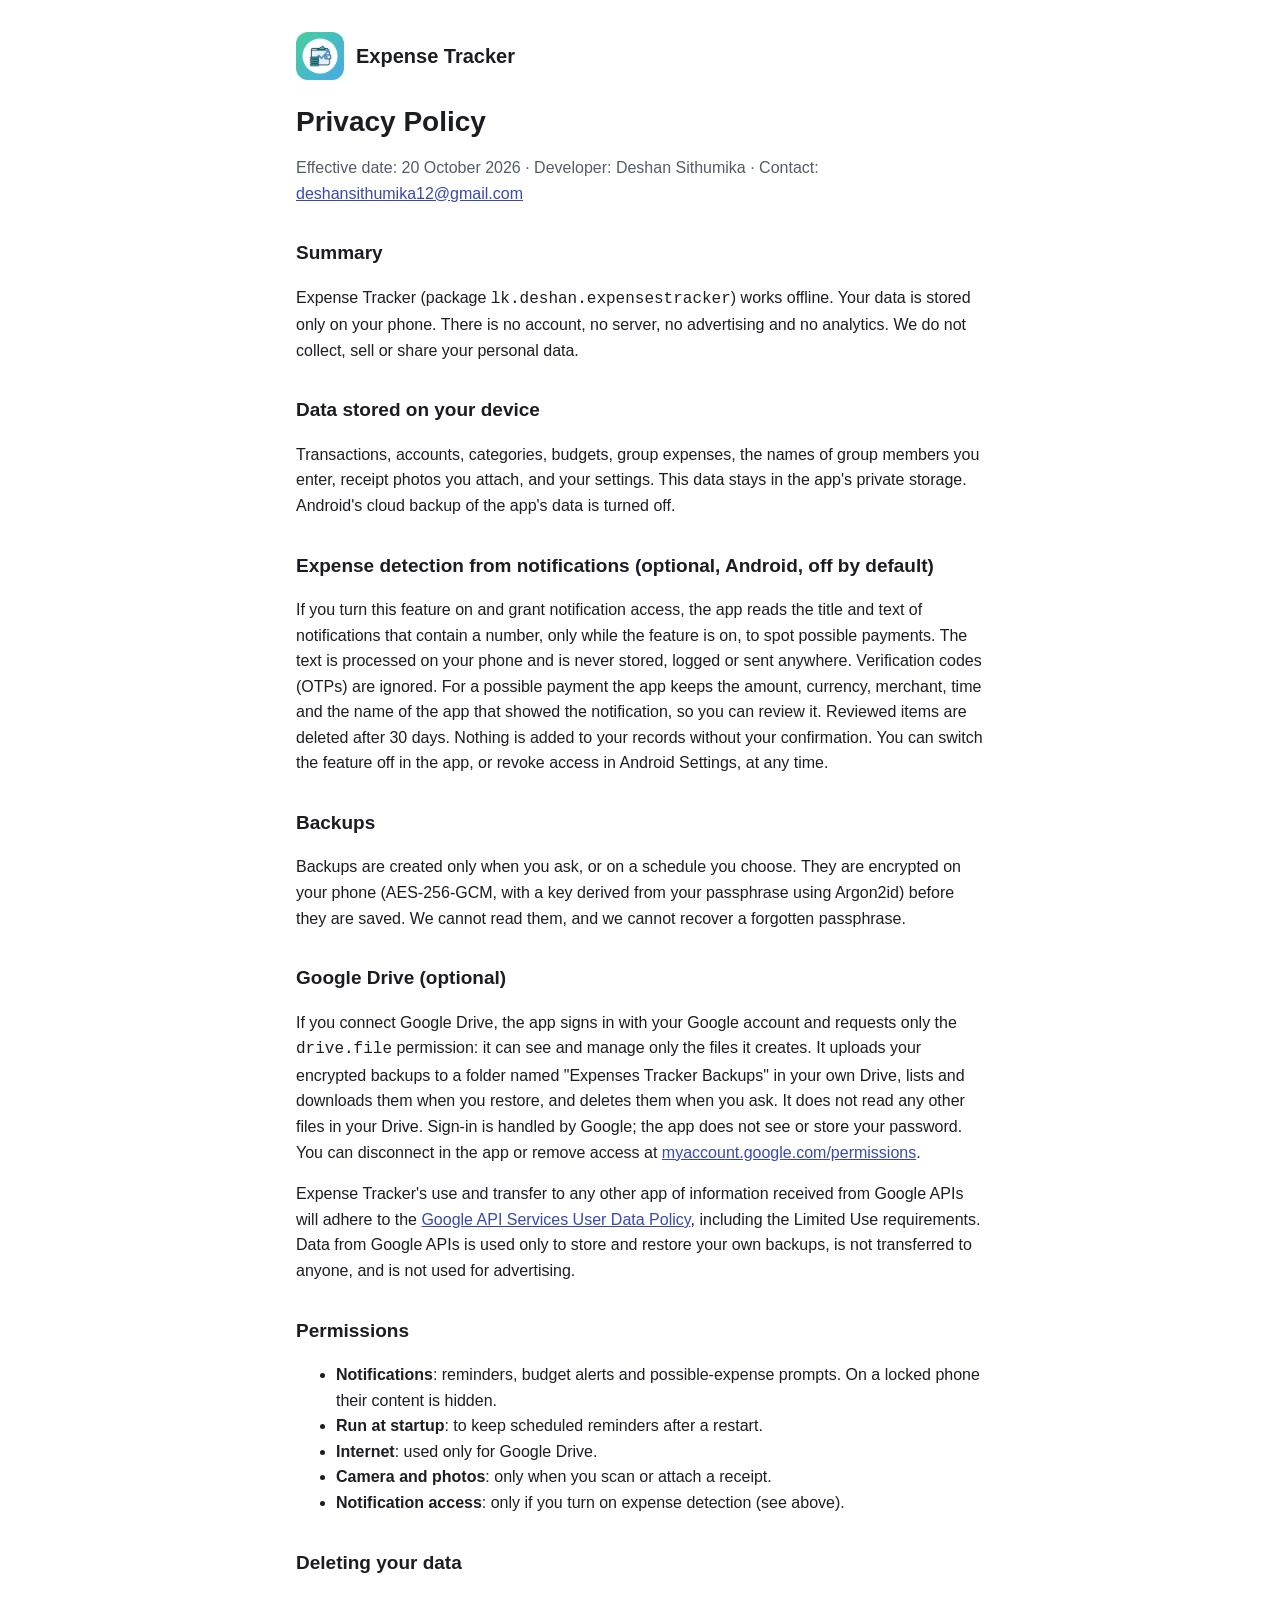
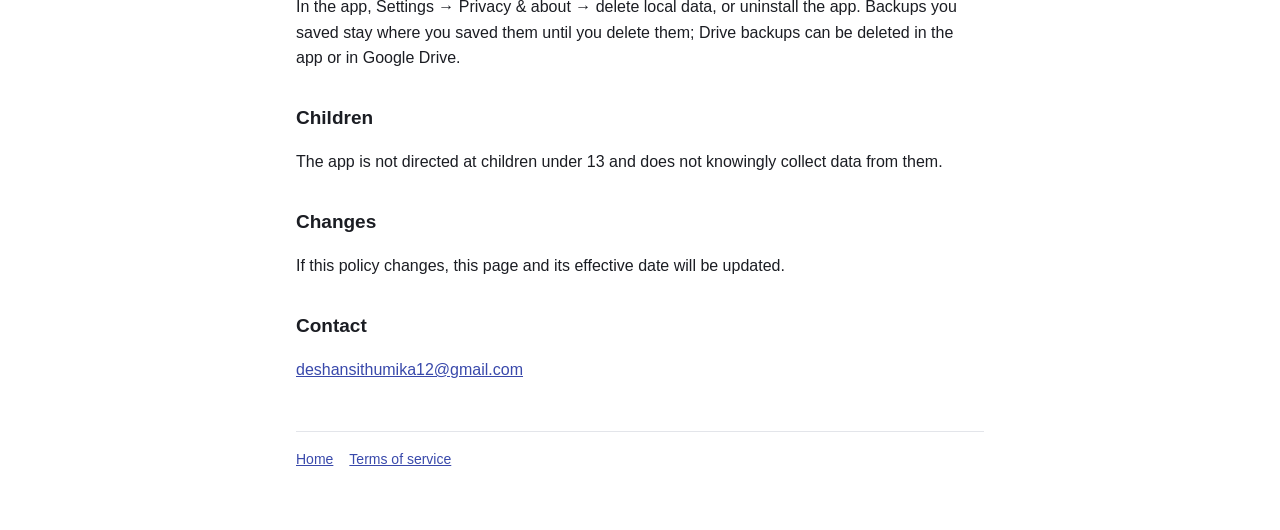
==== privacy.html @ 38b10fb8 "website" ====
<!doctype html>
<html lang="en">
<head>
<meta charset="utf-8">
<meta name="viewport" content="width=device-width, initial-scale=1">
<title>Privacy Policy · Expense Tracker</title>
<link rel="icon" href="logo.png">
<link rel="stylesheet" href="style.css">
</head>
<body>
<main>
<header><img src="logo.png" alt=""><a href="./">Expense Tracker</a></header>
<h1>Privacy Policy</h1>
<p class="muted">Effective date: 20 October 2026 · Developer: Deshan Sithumika · Contact: <a href="mailto:deshansithumika12@gmail.com">deshansithumika12@gmail.com</a></p>

<h2>Summary</h2>
<p>Expense Tracker (package <code>lk.deshan.expensestracker</code>) works offline. Your data is stored only on your phone. There is no account, no server, no advertising and no analytics. We do not collect, sell or share your personal data.</p>

<h2>Data stored on your device</h2>
<p>Transactions, accounts, categories, budgets, group expenses, the names of group members you enter, receipt photos you attach, and your settings. This data stays in the app's private storage. Android's cloud backup of the app's data is turned off.</p>

<h2>Expense detection from notifications (optional, Android, off by default)</h2>
<p>If you turn this feature on and grant notification access, the app reads the title and text of notifications that contain a number, only while the feature is on, to spot possible payments. The text is processed on your phone and is never stored, logged or sent anywhere. Verification codes (OTPs) are ignored. For a possible payment the app keeps the amount, currency, merchant, time and the name of the app that showed the notification, so you can review it. Reviewed items are deleted after 30 days. Nothing is added to your records without your confirmation. You can switch the feature off in the app, or revoke access in Android Settings, at any time.</p>

<h2>Backups</h2>
<p>Backups are created only when you ask, or on a schedule you choose. They are encrypted on your phone (AES-256-GCM, with a key derived from your passphrase using Argon2id) before they are saved. We cannot read them, and we cannot recover a forgotten passphrase.</p>

<h2>Google Drive (optional)</h2>
<p>If you connect Google Drive, the app signs in with your Google account and requests only the <code>drive.file</code> permission: it can see and manage only the files it creates. It uploads your encrypted backups to a folder named "Expenses Tracker Backups" in your own Drive, lists and downloads them when you restore, and deletes them when you ask. It does not read any other files in your Drive. Sign-in is handled by Google; the app does not see or store your password. You can disconnect in the app or remove access at <a href="https://myaccount.google.com/permissions">myaccount.google.com/permissions</a>.</p>
<p>Expense Tracker's use and transfer to any other app of information received from Google APIs will adhere to the <a href="https://developers.google.com/terms/api-services-user-data-policy">Google API Services User Data Policy</a>, including the Limited Use requirements. Data from Google APIs is used only to store and restore your own backups, is not transferred to anyone, and is not used for advertising.</p>

<h2>Permissions</h2>
<ul>
<li><strong>Notifications</strong>: reminders, budget alerts and possible-expense prompts. On a locked phone their content is hidden.</li>
<li><strong>Run at startup</strong>: to keep scheduled reminders after a restart.</li>
<li><strong>Internet</strong>: used only for Google Drive.</li>
<li><strong>Camera and photos</strong>: only when you scan or attach a receipt.</li>
<li><strong>Notification access</strong>: only if you turn on expense detection (see above).</li>
</ul>

<h2>Deleting your data</h2>
<p>In the app, Settings → Privacy &amp; about → delete local data, or uninstall the app. Backups you saved stay where you saved them until you delete them; Drive backups can be deleted in the app or in Google Drive.</p>

<h2>Children</h2>
<p>The app is not directed at children under 13 and does not knowingly collect data from them.</p>

<h2>Changes</h2>
<p>If this policy changes, this page and its effective date will be updated.</p>

<h2>Contact</h2>
<p><a href="mailto:deshansithumika12@gmail.com">deshansithumika12@gmail.com</a></p>

<nav><a href="./">Home</a><a href="terms.html">Terms of service</a></nav>
</main>
</body>
</html>
---- style.css ----
:root { --text: #1b1d23; --muted: #555b66; --accent: #3949ab; --bg: #ffffff; --line: #e3e5ea; }
@media (prefers-color-scheme: dark) {
  :root { --text: #e6e7eb; --muted: #a3a8b3; --accent: #9fa8ff; --bg: #121318; --line: #2a2c33; }
}
* { box-sizing: border-box; }
body { margin: 0; background: var(--bg); color: var(--text);
  font: 16px/1.6 -apple-system, BlinkMacSystemFont, "Segoe UI", Roboto, sans-serif; }
main { max-width: 720px; margin: 0 auto; padding: 32px 16px 64px; }
header { display: flex; align-items: center; gap: 12px; margin-bottom: 24px; }
header img { width: 48px; height: 48px; border-radius: 12px; }
header a { color: inherit; text-decoration: none; font-weight: 700; font-size: 20px; }
h1 { font-size: 28px; line-height: 1.25; margin: 0 0 8px; }
h2 { font-size: 19px; margin: 32px 0 8px; }
p, li { color: var(--text); }
.muted { color: var(--muted); }
a { color: var(--accent); }
nav { margin-top: 48px; padding-top: 16px; border-top: 1px solid var(--line); font-size: 14px; }
nav a { margin-right: 16px; }
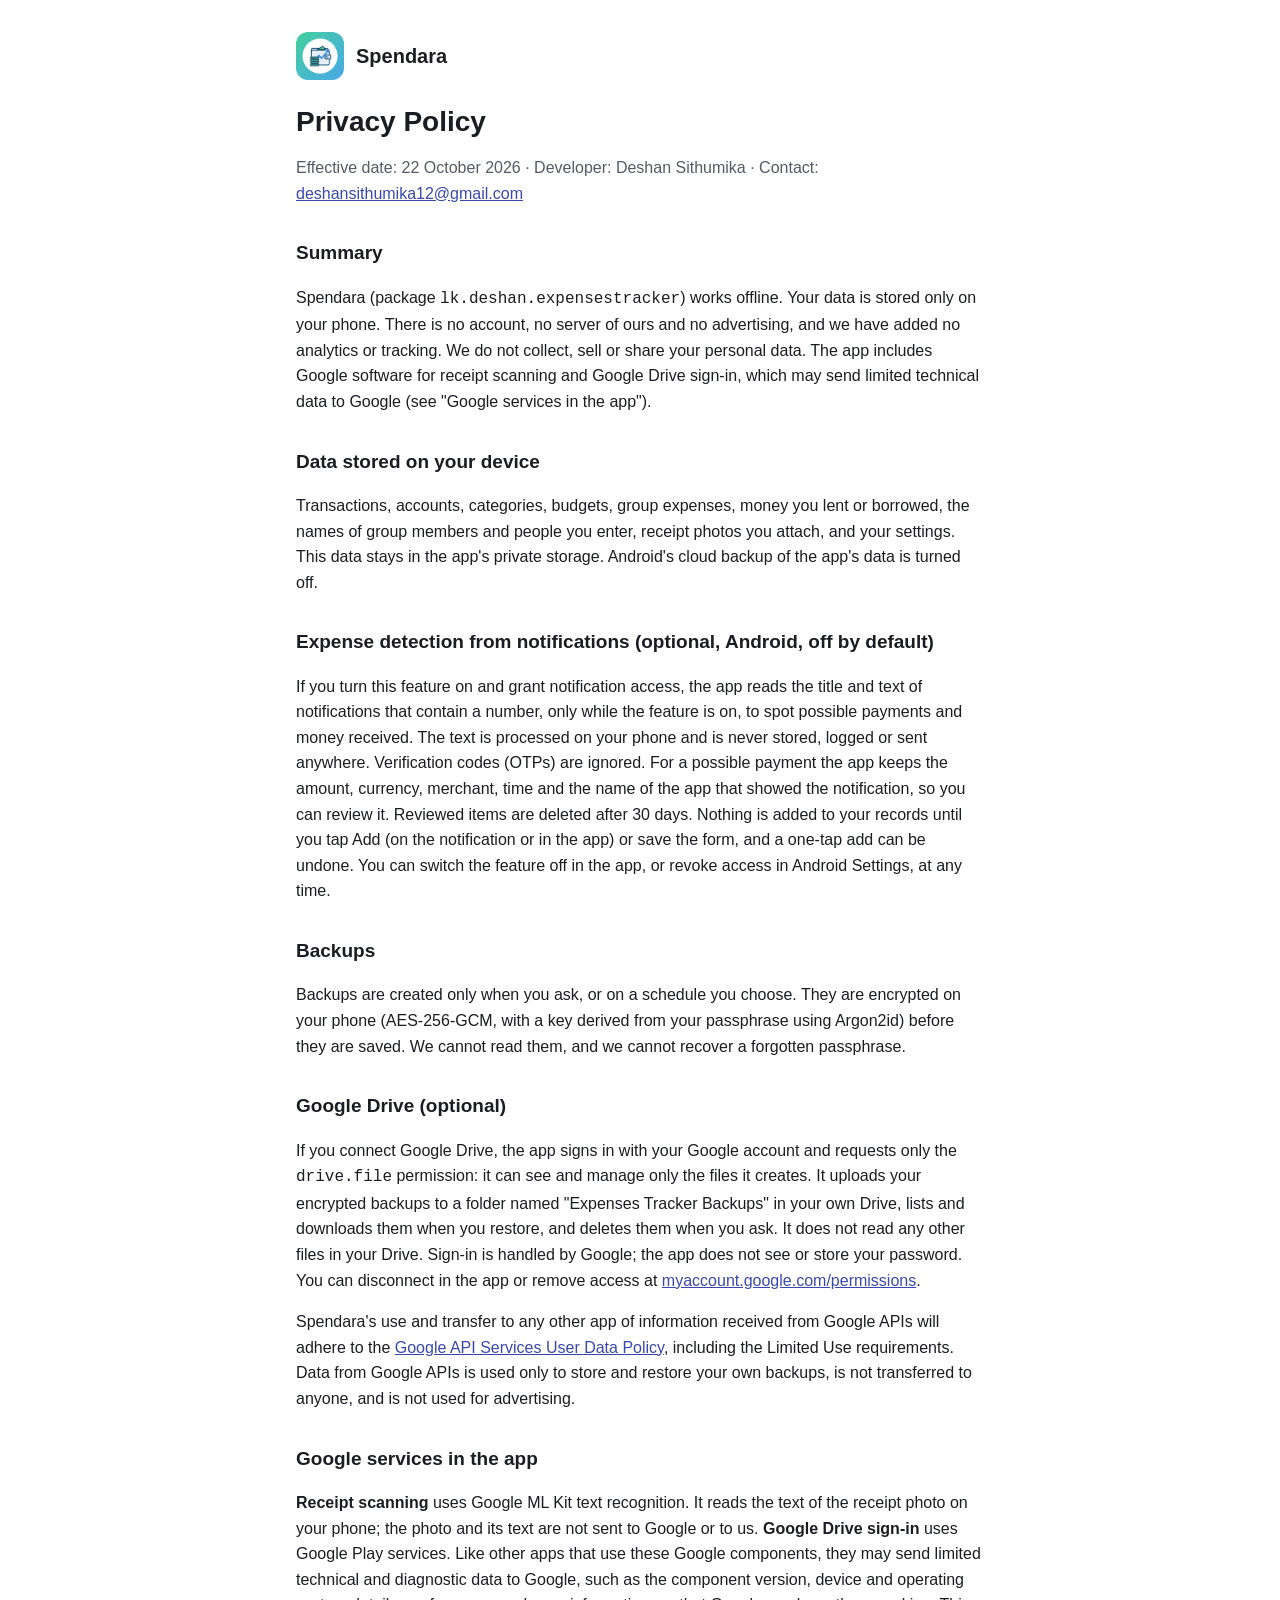
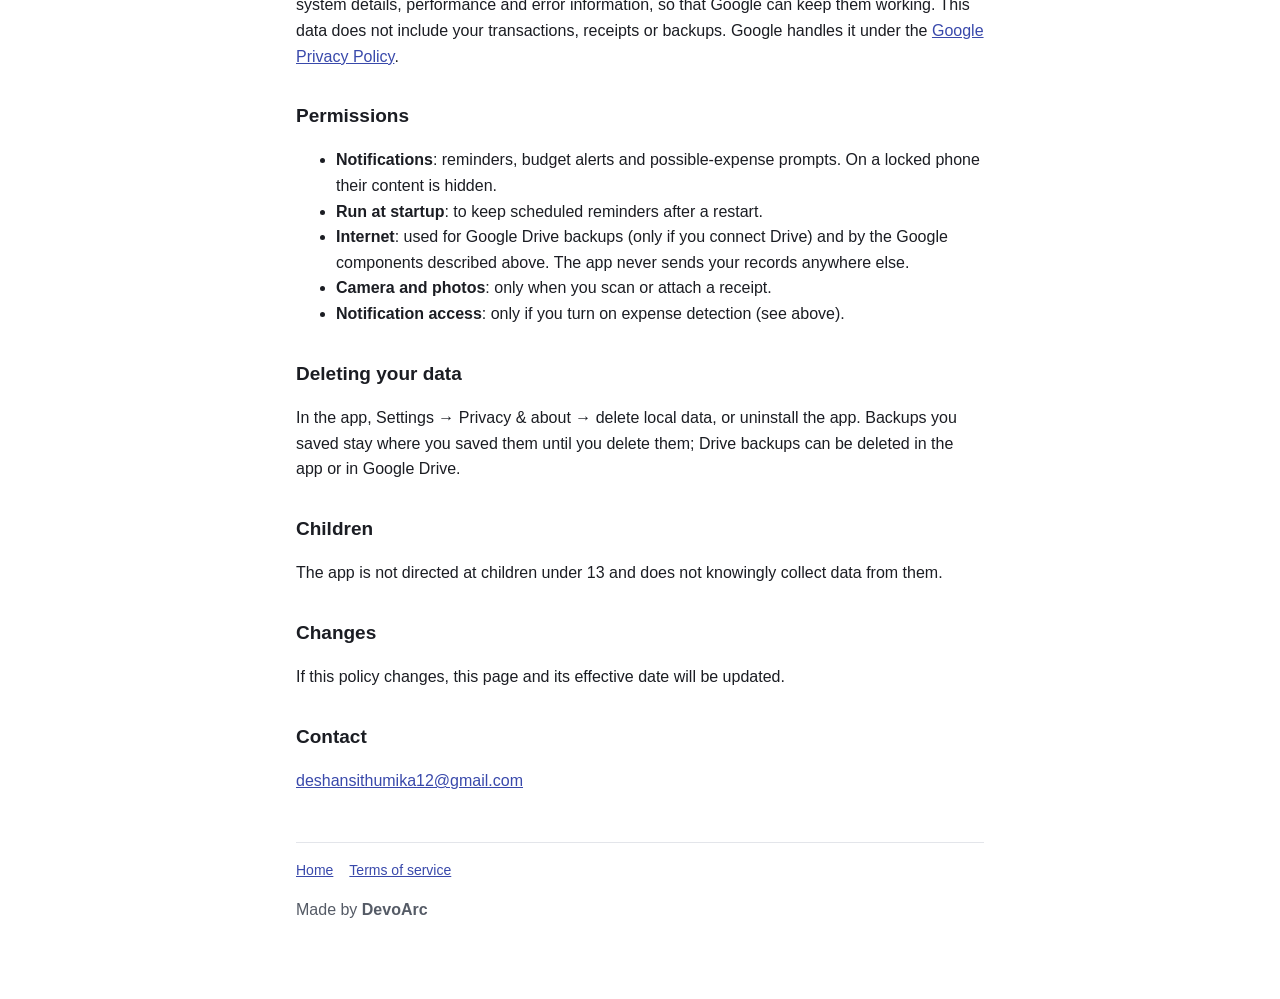
==== commit beec9a3b: "new files" ====
--- a/privacy.html
+++ b/privacy.html
@@ -3,37 +3,40 @@
 <head>
 <meta charset="utf-8">
 <meta name="viewport" content="width=device-width, initial-scale=1">
-<title>Privacy Policy · Expense Tracker</title>
+<title>Privacy Policy · Spendara</title>
 <link rel="icon" href="logo.png">
 <link rel="stylesheet" href="style.css">
 </head>
 <body>
 <main>
-<header><img src="logo.png" alt=""><a href="./">Expense Tracker</a></header>
+<header><img src="logo.png" alt=""><a href="./">Spendara</a></header>
 <h1>Privacy Policy</h1>
-<p class="muted">Effective date: 20 October 2026 · Developer: Deshan Sithumika · Contact: <a href="mailto:deshansithumika12@gmail.com">deshansithumika12@gmail.com</a></p>
+<p class="muted">Effective date: 22 October 2026 · Developer: Deshan Sithumika · Contact: <a href="mailto:deshansithumika12@gmail.com">deshansithumika12@gmail.com</a></p>
 
 <h2>Summary</h2>
-<p>Expense Tracker (package <code>lk.deshan.expensestracker</code>) works offline. Your data is stored only on your phone. There is no account, no server, no advertising and no analytics. We do not collect, sell or share your personal data.</p>
+<p>Spendara (package <code>lk.deshan.expensestracker</code>) works offline. Your data is stored only on your phone. There is no account, no server of ours and no advertising, and we have added no analytics or tracking. We do not collect, sell or share your personal data. The app includes Google software for receipt scanning and Google Drive sign-in, which may send limited technical data to Google (see "Google services in the app").</p>
 
 <h2>Data stored on your device</h2>
-<p>Transactions, accounts, categories, budgets, group expenses, the names of group members you enter, receipt photos you attach, and your settings. This data stays in the app's private storage. Android's cloud backup of the app's data is turned off.</p>
+<p>Transactions, accounts, categories, budgets, group expenses, money you lent or borrowed, the names of group members and people you enter, receipt photos you attach, and your settings. This data stays in the app's private storage. Android's cloud backup of the app's data is turned off.</p>
 
 <h2>Expense detection from notifications (optional, Android, off by default)</h2>
-<p>If you turn this feature on and grant notification access, the app reads the title and text of notifications that contain a number, only while the feature is on, to spot possible payments. The text is processed on your phone and is never stored, logged or sent anywhere. Verification codes (OTPs) are ignored. For a possible payment the app keeps the amount, currency, merchant, time and the name of the app that showed the notification, so you can review it. Reviewed items are deleted after 30 days. Nothing is added to your records without your confirmation. You can switch the feature off in the app, or revoke access in Android Settings, at any time.</p>
+<p>If you turn this feature on and grant notification access, the app reads the title and text of notifications that contain a number, only while the feature is on, to spot possible payments and money received. The text is processed on your phone and is never stored, logged or sent anywhere. Verification codes (OTPs) are ignored. For a possible payment the app keeps the amount, currency, merchant, time and the name of the app that showed the notification, so you can review it. Reviewed items are deleted after 30 days. Nothing is added to your records until you tap Add (on the notification or in the app) or save the form, and a one-tap add can be undone. You can switch the feature off in the app, or revoke access in Android Settings, at any time.</p>
 
 <h2>Backups</h2>
 <p>Backups are created only when you ask, or on a schedule you choose. They are encrypted on your phone (AES-256-GCM, with a key derived from your passphrase using Argon2id) before they are saved. We cannot read them, and we cannot recover a forgotten passphrase.</p>
 
 <h2>Google Drive (optional)</h2>
 <p>If you connect Google Drive, the app signs in with your Google account and requests only the <code>drive.file</code> permission: it can see and manage only the files it creates. It uploads your encrypted backups to a folder named "Expenses Tracker Backups" in your own Drive, lists and downloads them when you restore, and deletes them when you ask. It does not read any other files in your Drive. Sign-in is handled by Google; the app does not see or store your password. You can disconnect in the app or remove access at <a href="https://myaccount.google.com/permissions">myaccount.google.com/permissions</a>.</p>
-<p>Expense Tracker's use and transfer to any other app of information received from Google APIs will adhere to the <a href="https://developers.google.com/terms/api-services-user-data-policy">Google API Services User Data Policy</a>, including the Limited Use requirements. Data from Google APIs is used only to store and restore your own backups, is not transferred to anyone, and is not used for advertising.</p>
+<p>Spendara's use and transfer to any other app of information received from Google APIs will adhere to the <a href="https://developers.google.com/terms/api-services-user-data-policy">Google API Services User Data Policy</a>, including the Limited Use requirements. Data from Google APIs is used only to store and restore your own backups, is not transferred to anyone, and is not used for advertising.</p>
+
+<h2>Google services in the app</h2>
+<p><strong>Receipt scanning</strong> uses Google ML Kit text recognition. It reads the text of the receipt photo on your phone; the photo and its text are not sent to Google or to us. <strong>Google Drive sign-in</strong> uses Google Play services. Like other apps that use these Google components, they may send limited technical and diagnostic data to Google, such as the component version, device and operating system details, performance and error information, so that Google can keep them working. This data does not include your transactions, receipts or backups. Google handles it under the <a href="https://policies.google.com/privacy">Google Privacy Policy</a>.</p>
 
 <h2>Permissions</h2>
 <ul>
 <li><strong>Notifications</strong>: reminders, budget alerts and possible-expense prompts. On a locked phone their content is hidden.</li>
 <li><strong>Run at startup</strong>: to keep scheduled reminders after a restart.</li>
-<li><strong>Internet</strong>: used only for Google Drive.</li>
+<li><strong>Internet</strong>: used for Google Drive backups (only if you connect Drive) and by the Google components described above. The app never sends your records anywhere else.</li>
 <li><strong>Camera and photos</strong>: only when you scan or attach a receipt.</li>
 <li><strong>Notification access</strong>: only if you turn on expense detection (see above).</li>
 </ul>
@@ -51,6 +54,7 @@
 <p><a href="mailto:deshansithumika12@gmail.com">deshansithumika12@gmail.com</a></p>
 
 <nav><a href="./">Home</a><a href="terms.html">Terms of service</a></nav>
+<p class="muted">Made by <strong>DevoArc</strong></p>
 </main>
 </body>
 </html>
